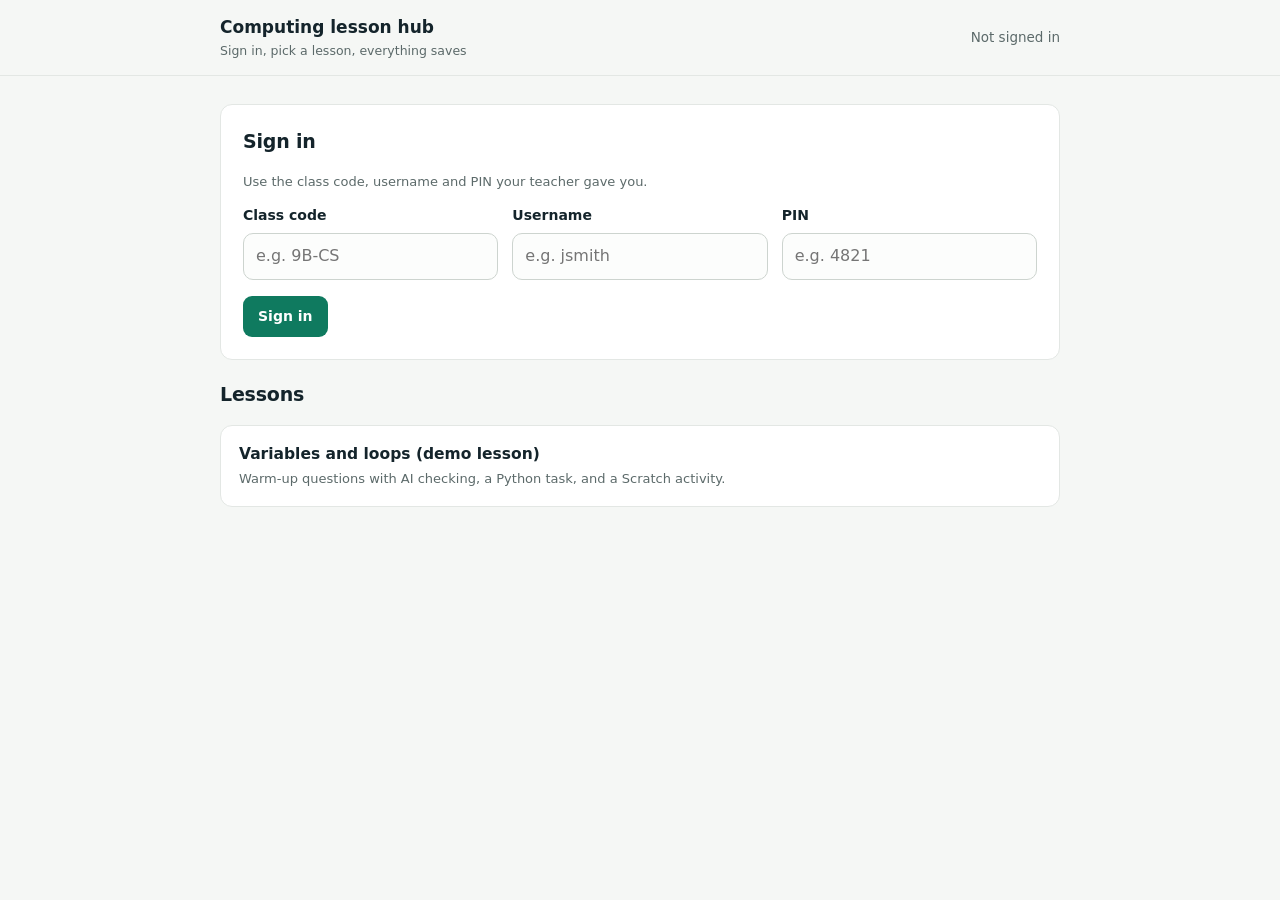
==== site/index.html @ 56063a99 "Add files via upload" ====
<!doctype html>
<html lang="en">
<head>
<meta charset="utf-8">
<meta name="viewport" content="width=device-width, initial-scale=1">
<title>Computing lesson hub</title>
<link rel="stylesheet" href="style.css">
<script src="config.js"></script>
</head>
<body>
<header>
  <div class="bar">
    <div class="brand"><b>Computing lesson hub</b><span>Sign in, pick a lesson, everything saves</span></div>
    <div class="auth" id="auth" aria-live="polite"></div>
  </div>
</header>

<main>
  <section class="station" id="loginCard">
    <h2 style="margin-top:0">Sign in</h2>
    <p class="hint" style="margin-top:0">Use the class code, username and PIN your teacher gave you.</p>
    <div class="grid3">
      <div><label for="classCode">Class code</label><input type="text" id="classCode" autocomplete="off" placeholder="e.g. 9B-CS"></div>
      <div><label for="username">Username</label><input type="text" id="username" autocomplete="off" placeholder="e.g. jsmith"></div>
      <div><label for="pin">PIN</label><input type="password" id="pin" inputmode="numeric" autocomplete="off" placeholder="e.g. 4821"></div>
    </div>
    <div class="row">
      <button class="btn-primary" id="loginBtn">Sign in</button>
      <span class="err" id="loginErr" role="alert"></span>
    </div>
  </section>

  <section>
    <h2>Lessons</h2>
    <div id="lessonList" class="lessons"><p class="hint">Loading lessons…</p></div>
  </section>
</main>

<script>
const API = (window.HUB && window.HUB.WORKER_URL) || "";
const $ = (id) => document.getElementById(id);

function renderAuth() {
  const name = localStorage.getItem("hub_name");
  if (name && localStorage.getItem("hub_token")) {
    $("auth").innerHTML = '<span class="who">Signed in as <b></b></span> <button class="btn-ghost" id="outBtn">Sign out</button>';
    $("auth").querySelector("b").textContent = name;
    $("outBtn").addEventListener("click", () => {
      localStorage.removeItem("hub_token"); localStorage.removeItem("hub_name"); renderAuth();
      $("loginCard").hidden = false;
    });
    $("loginCard").hidden = true;
  } else {
    $("auth").innerHTML = '<span class="who">Not signed in</span>';
    $("loginCard").hidden = false;
  }
}
renderAuth();

$("loginBtn").addEventListener("click", async () => {
  $("loginErr").textContent = "";
  if (!API || API.indexOf("PASTE_") === 0) { $("loginErr").textContent = "The site isn't connected to its server yet (config.js)."; return; }
  try {
    const r = await fetch(API + "/api/login", {
      method: "POST", headers: { "Content-Type": "application/json" },
      body: JSON.stringify({ classCode: $("classCode").value, username: $("username").value, pin: $("pin").value })
    });
    const d = await r.json();
    if (!r.ok) throw new Error(d.error || "Sign-in failed.");
    localStorage.setItem("hub_token", d.token);
    localStorage.setItem("hub_name", d.name);
    renderAuth();
  } catch (e) { $("loginErr").textContent = e.message; }
});
$("pin").addEventListener("keydown", (e) => { if (e.key === "Enter") $("loginBtn").click(); });

fetch("lessons/index.json").then(r => r.json()).then(list => {
  const box = $("lessonList"); box.innerHTML = "";
  list.forEach(l => {
    const a = document.createElement("a");
    a.className = "lessonCard"; a.href = "lesson.html?id=" + encodeURIComponent(l.id);
    a.innerHTML = "<b></b><span></span>";
    a.querySelector("b").textContent = l.title;
    a.querySelector("span").textContent = l.description || "";
    box.appendChild(a);
  });
  if (!list.length) box.innerHTML = '<p class="hint">No lessons yet — add one to the lessons folder.</p>';
}).catch(() => { $("lessonList").innerHTML = '<p class="hint">Could not load lessons/index.json.</p>'; });
</script>
</body>
</html>
---- site/style.css ----
:root{
  --ink:#14242b; --muted:#5c6a6a; --bg:#f5f7f5; --card:#fff;
  --line:#e3e7e4; --line-strong:#cdd4cf;
  --go:#0f7a5f; --go-dark:#0b5c47; --go-bg:#e6f3ee;
  --warn:#b9750f; --warn-bg:#fbf0dc; --warn-line:#ecd3a3;
  --ok:#1d7a3a; --ok-bg:#e7f3ea; --danger:#b3261e;
  --mono:ui-monospace,"SF Mono",Menlo,Consolas,"Roboto Mono",monospace;
}
*{box-sizing:border-box}
body{margin:0;font-family:system-ui,-apple-system,"Segoe UI",Roboto,Helvetica,Arial,sans-serif;color:var(--ink);background:var(--bg);line-height:1.55}
a{color:var(--go-dark)}
header{position:sticky;top:0;z-index:20;background:rgba(245,247,245,.93);backdrop-filter:blur(6px);border-bottom:1px solid var(--line)}
.bar{max-width:880px;margin:0 auto;padding:14px 20px;display:flex;align-items:center;gap:16px;flex-wrap:wrap}
.brand{display:flex;flex-direction:column;gap:1px;margin-right:auto}
.brand b{font-size:17px}
.brand span{font-size:12.5px;color:var(--muted)}
.auth{display:flex;align-items:center;gap:12px;min-height:38px}
.who{font-size:13.5px;color:var(--muted)}
.who b{color:var(--ink)}
main{max-width:880px;margin:0 auto;padding:28px 20px 80px}
h2{font-size:19px;letter-spacing:-.01em}
button{font:inherit;cursor:pointer;border-radius:9px;border:1px solid transparent;padding:9px 14px;font-size:14px;font-weight:600;transition:.12s}
button:focus-visible{outline:3px solid var(--go);outline-offset:2px}
.btn-primary{background:var(--go);color:#fff}
.btn-primary:hover{background:var(--go-dark)}
.btn-ghost{background:transparent;color:var(--ink);border-color:var(--line-strong)}
.btn-ghost:hover{border-color:var(--ink)}
.station{background:var(--card);border:1px solid var(--line);border-radius:12px;padding:22px;margin-bottom:20px}
label{display:block;font-weight:600;font-size:14px;margin:0 0 6px}
input[type=text],input[type=password],textarea{width:100%;font:inherit;color:var(--ink);background:#fcfdfc;border:1px solid var(--line-strong);border-radius:10px;padding:10px 12px}
textarea{resize:vertical}
input:focus,textarea:focus{outline:none;border-color:var(--go);box-shadow:0 0 0 3px var(--go-bg)}
.grid3{display:grid;grid-template-columns:repeat(auto-fit,minmax(160px,1fr));gap:14px}
.row{display:flex;align-items:center;gap:12px;margin-top:16px;flex-wrap:wrap}
.err{color:var(--danger);font-size:13px;font-weight:600}
.hint{font-size:13px;color:var(--muted)}
.lessons{display:grid;gap:12px}
.lessonCard{display:flex;flex-direction:column;gap:3px;background:var(--card);border:1px solid var(--line);border-radius:12px;padding:16px 18px;text-decoration:none;color:var(--ink)}
.lessonCard:hover{border-color:var(--go)}
.lessonCard b{font-size:15.5px}
.lessonCard span{font-size:13px;color:var(--muted)}
.chip{font-size:12.5px;font-weight:600;padding:4px 10px;border-radius:999px;border:1px solid var(--line-strong);color:var(--muted);background:#fff;display:inline-flex;align-items:center;gap:7px}
.chip::before{content:"";width:7px;height:7px;border-radius:50%;background:var(--line-strong)}
.chip[data-state=saving]{color:var(--warn);border-color:var(--warn-line);background:var(--warn-bg)}
.chip[data-state=saving]::before{background:var(--warn)}
.chip[data-state=saved]{color:var(--ok);border-color:#bfe0c8;background:var(--ok-bg)}
.chip[data-state=saved]::before{background:var(--ok)}
.chip[data-state=error]{color:var(--danger);border-color:#e7b7b3;background:#fbeae9}
.chip[data-state=error]::before{background:var(--danger)}
.banner{background:var(--warn-bg);border:1px solid var(--warn-line);color:#6b4708;border-radius:12px;padding:12px 16px;font-size:14px;margin-bottom:20px}
.code{width:100%;min-height:160px;font-family:var(--mono);font-size:13.5px;line-height:1.5;background:#0f1f24;color:#e8efec;border:1px solid #0a171b;border-radius:10px;padding:14px;tab-size:4}
.output{margin-top:12px;font-family:var(--mono);font-size:13px;white-space:pre-wrap;word-break:break-word;background:#fbfdfc;border:1px solid var(--line);border-radius:10px;padding:12px 14px;min-height:44px}
.output:empty::before{content:"Output appears here after you press Run.";color:var(--muted)}
.feedback{margin-top:12px;border-radius:10px;padding:12px 14px;font-size:14px;border:1px solid var(--line)}
.feedback[data-verdict=correct]{background:var(--ok-bg);border-color:#bfe0c8}
.feedback[data-verdict=partly]{background:var(--warn-bg);border-color:var(--warn-line)}
.feedback[data-verdict=incorrect]{background:#fbeae9;border-color:#e7b7b3}
.feedback b{display:block;margin-bottom:3px}
iframe.embed{display:block;width:100%;border:1px solid var(--line);border-radius:10px;background:#fff}
table{width:100%;border-collapse:collapse;font-size:14px}
th,td{text-align:left;padding:8px 10px;border-bottom:1px solid var(--line);vertical-align:top}
th{font-size:12.5px;text-transform:uppercase;letter-spacing:.06em;color:var(--muted)}
details.answers pre{white-space:pre-wrap;font-family:var(--mono);font-size:12.5px;background:#fbfdfc;border:1px solid var(--line);border-radius:8px;padding:10px;margin:6px 0 0}
@media print{
  header,.no-print,button,.chip,.banner{display:none !important}
  body{background:#fff}
  .station{border:none;padding:6px 0;break-inside:avoid}
  textarea,.code{border:1px solid #bbb;overflow:visible;height:auto}
  iframe.embed{display:none}
  .print-note{display:block !important;font-size:12px;color:#555}
}
.print-note{display:none}
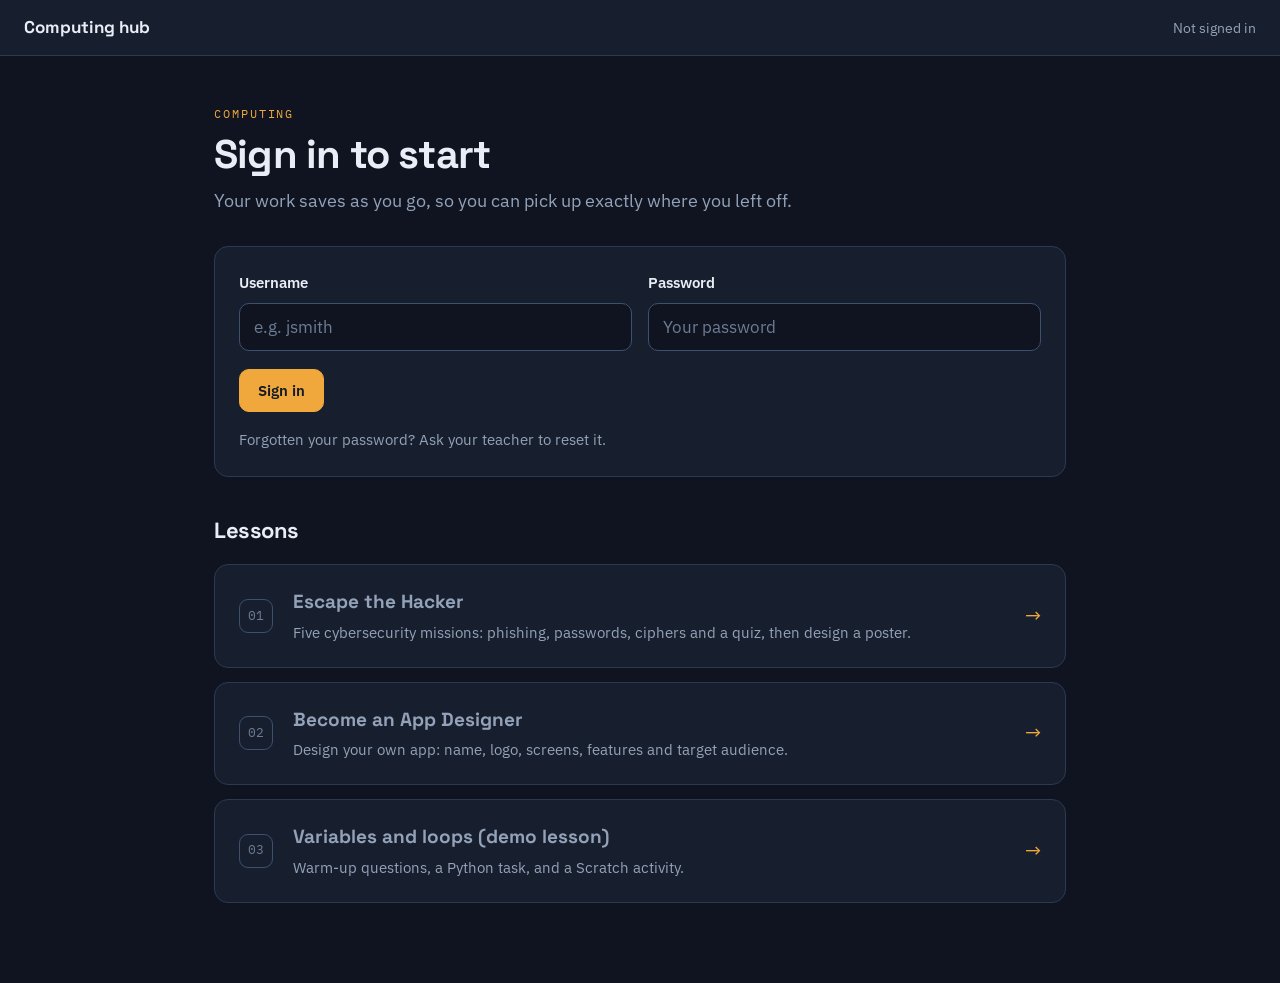
==== commit 942a0cc0: "redesign again" ====
--- a/site/index.html
+++ b/site/index.html
@@ -8,84 +8,97 @@
 <script src="config.js"></script>
 </head>
 <body>
-<header>
-  <div class="bar">
-    <div class="brand"><b>Computing lesson hub</b><span>Sign in, pick a lesson, everything saves</span></div>
-    <div class="auth" id="auth" aria-live="polite"></div>
+
+<div class="homebar">
+  <div class="title">Computing hub</div>
+  <div class="auth" id="auth" aria-live="polite"></div>
+</div>
+
+<div class="page">
+
+  <div class="masthead">
+    <p class="eyebrow">Computing</p>
+    <h1 id="headline">Sign in to start</h1>
+    <p id="subline">Your work saves as you go, so you can pick up exactly where you left off.</p>
   </div>
-</header>
 
-<main>
   <section class="station" id="loginCard">
-    <h2 style="margin-top:0">Sign in</h2>
-    <p class="hint" style="margin-top:0">Use the class code, username and PIN your teacher gave you.</p>
     <div class="grid3">
-      <div><label for="classCode">Class code</label><input type="text" id="classCode" autocomplete="off" placeholder="e.g. 9B-CS"></div>
-      <div><label for="username">Username</label><input type="text" id="username" autocomplete="off" placeholder="e.g. jsmith"></div>
-      <div><label for="pin">PIN</label><input type="password" id="pin" inputmode="numeric" autocomplete="off" placeholder="e.g. 4821"></div>
+      <div>
+        <label for="username">Username</label>
+        <input type="text" id="username" autocomplete="username" placeholder="e.g. jsmith">
+      </div>
+      <div>
+        <label for="pin">Password</label>
+        <input type="password" id="pin" autocomplete="current-password" placeholder="Your password">
+      </div>
     </div>
-    <div class="row">
+    <div class="row" style="margin-top:18px">
       <button class="btn-primary" id="loginBtn">Sign in</button>
       <span class="err" id="loginErr" role="alert"></span>
     </div>
+    <p class="hint" style="margin:16px 0 0">Forgotten your password? Ask your teacher to reset it.</p>
   </section>
 
-  <section>
-    <h2>Lessons</h2>
-    <div id="lessonList" class="lessons"><p class="hint">Loading lessons…</p></div>
-  </section>
-</main>
+  <h2 style="margin:36px 0 16px; font-size:22px">Lessons</h2>
+  <div id="lessonList" class="lessons"><p class="hint">Loading lessons…</p></div>
+
+</div>
 
 <script>
 const API = (window.HUB && window.HUB.WORKER_URL) || "";
 const $ = (id) => document.getElementById(id);
 
-function renderAuth() {
+function renderAuth(){
   const name = localStorage.getItem("hub_name");
-  if (name && localStorage.getItem("hub_token")) {
+  if (name && localStorage.getItem("hub_token")){
     $("auth").innerHTML = '<span class="who">Signed in as <b></b></span> <button class="btn-ghost" id="outBtn">Sign out</button>';
     $("auth").querySelector("b").textContent = name;
     $("outBtn").addEventListener("click", () => {
       localStorage.removeItem("hub_token"); localStorage.removeItem("hub_name"); renderAuth();
-      $("loginCard").hidden = false;
     });
     $("loginCard").hidden = true;
+    $("headline").textContent = "Welcome back, " + name.split(" ")[0] + ".";
+    $("subline").textContent = "Pick a lesson below. Everything you type saves by itself.";
   } else {
     $("auth").innerHTML = '<span class="who">Not signed in</span>';
     $("loginCard").hidden = false;
+    $("headline").textContent = "Sign in to start";
+    $("subline").textContent = "Your work saves as you go, so you can pick up exactly where you left off.";
   }
 }
 renderAuth();
 
 $("loginBtn").addEventListener("click", async () => {
   $("loginErr").textContent = "";
-  if (!API || API.indexOf("PASTE_") === 0) { $("loginErr").textContent = "The site isn't connected to its server yet (config.js)."; return; }
-  try {
+  if (!API || API.indexOf("PASTE_") === 0){ $("loginErr").textContent = "This site isn't connected to its server yet."; return; }
+  try{
     const r = await fetch(API + "/api/login", {
-      method: "POST", headers: { "Content-Type": "application/json" },
-      body: JSON.stringify({ classCode: $("classCode").value, username: $("username").value, pin: $("pin").value })
+      method:"POST", headers:{ "Content-Type":"application/json" },
+      body: JSON.stringify({ username: $("username").value, password: $("pin").value, pin: $("pin").value })
     });
     const d = await r.json();
     if (!r.ok) throw new Error(d.error || "Sign-in failed.");
     localStorage.setItem("hub_token", d.token);
     localStorage.setItem("hub_name", d.name);
     renderAuth();
-  } catch (e) { $("loginErr").textContent = e.message; }
+  }catch(e){ $("loginErr").textContent = e.message; }
 });
 $("pin").addEventListener("keydown", (e) => { if (e.key === "Enter") $("loginBtn").click(); });
 
 fetch("lessons/index.json").then(r => r.json()).then(list => {
   const box = $("lessonList"); box.innerHTML = "";
-  list.forEach(l => {
+  list.forEach((l, i) => {
     const a = document.createElement("a");
     a.className = "lessonCard"; a.href = "lesson.html?id=" + encodeURIComponent(l.id);
-    a.innerHTML = "<b></b><span></span>";
+    a.innerHTML = '<span class="num">' + String(i+1).padStart(2,"0") + '</span>' +
+                  '<span class="body"><b></b><span></span></span><span class="go">&rarr;</span>';
     a.querySelector("b").textContent = l.title;
-    a.querySelector("span").textContent = l.description || "";
+    a.querySelector(".body span").textContent = l.description || "";
     box.appendChild(a);
   });
-  if (!list.length) box.innerHTML = '<p class="hint">No lessons yet — add one to the lessons folder.</p>';
-}).catch(() => { $("lessonList").innerHTML = '<p class="hint">Could not load lessons/index.json.</p>'; });
+  if (!list.length) box.innerHTML = '<p class="hint">No lessons yet.</p>';
+}).catch(() => { $("lessonList").innerHTML = '<p class="hint">Could not load the lesson list.</p>'; });
 </script>
 </body>
 </html>
--- a/site/style.css
+++ b/site/style.css
@@ -1,72 +1,317 @@
+/* =====================================================================
+   Lesson Hub — "mission console"
+   Deep navy shell, amber for actions, mint reserved for success/progress.
+   Space Grotesk (display) · IBM Plex Sans (body) · IBM Plex Mono (code)
+   ===================================================================== */
+
+@import url('https://fonts.googleapis.com/css2?family=Space+Grotesk:wght@500;700&family=IBM+Plex+Sans:wght@400;500;600&family=IBM+Plex+Mono:wght@400;500&display=swap');
+
 :root{
-  --ink:#14242b; --muted:#5c6a6a; --bg:#f5f7f5; --card:#fff;
-  --line:#e3e7e4; --line-strong:#cdd4cf;
-  --go:#0f7a5f; --go-dark:#0b5c47; --go-bg:#e6f3ee;
-  --warn:#b9750f; --warn-bg:#fbf0dc; --warn-line:#ecd3a3;
-  --ok:#1d7a3a; --ok-bg:#e7f3ea; --danger:#b3261e;
-  --mono:ui-monospace,"SF Mono",Menlo,Consolas,"Roboto Mono",monospace;
+  --bg:#0F1420;
+  --panel:#171F2E;
+  --panel-2:#1F2A3C;
+  --line:#2C3950;
+  --line-2:#3E5070;
+
+  --text:#E8EDF6;
+  --muted:#93A2B8;
+  --dim:#6D7C93;
+
+  --amber:#F0A83C;      /* actions only */
+  --amber-dark:#D8912A;
+  --amber-ink:#131A26;  /* text on amber */
+  --mint:#41C7A4;       /* success + progress only */
+  --mint-dim:#1E4F45;
+  --red:#E8615A;
+  --red-dim:#4A2320;
+
+  --display:'Space Grotesk','Segoe UI',system-ui,sans-serif;
+  --body:'IBM Plex Sans','Segoe UI',system-ui,-apple-system,sans-serif;
+  --mono:'IBM Plex Mono',ui-monospace,Consolas,monospace;
+
+  --r:14px;
 }
 *{box-sizing:border-box}
-body{margin:0;font-family:system-ui,-apple-system,"Segoe UI",Roboto,Helvetica,Arial,sans-serif;color:var(--ink);background:var(--bg);line-height:1.55}
-a{color:var(--go-dark)}
-header{position:sticky;top:0;z-index:20;background:rgba(245,247,245,.93);backdrop-filter:blur(6px);border-bottom:1px solid var(--line)}
-.bar{max-width:880px;margin:0 auto;padding:14px 20px;display:flex;align-items:center;gap:16px;flex-wrap:wrap}
-.brand{display:flex;flex-direction:column;gap:1px;margin-right:auto}
-.brand b{font-size:17px}
-.brand span{font-size:12.5px;color:var(--muted)}
-.auth{display:flex;align-items:center;gap:12px;min-height:38px}
-.who{font-size:13.5px;color:var(--muted)}
-.who b{color:var(--ink)}
-main{max-width:880px;margin:0 auto;padding:28px 20px 80px}
-h2{font-size:19px;letter-spacing:-.01em}
-button{font:inherit;cursor:pointer;border-radius:9px;border:1px solid transparent;padding:9px 14px;font-size:14px;font-weight:600;transition:.12s}
-button:focus-visible{outline:3px solid var(--go);outline-offset:2px}
-.btn-primary{background:var(--go);color:#fff}
-.btn-primary:hover{background:var(--go-dark)}
-.btn-ghost{background:transparent;color:var(--ink);border-color:var(--line-strong)}
-.btn-ghost:hover{border-color:var(--ink)}
-.station{background:var(--card);border:1px solid var(--line);border-radius:12px;padding:22px;margin-bottom:20px}
-label{display:block;font-weight:600;font-size:14px;margin:0 0 6px}
-input[type=text],input[type=password],textarea{width:100%;font:inherit;color:var(--ink);background:#fcfdfc;border:1px solid var(--line-strong);border-radius:10px;padding:10px 12px}
+html,body{margin:0;padding:0}
+body{
+  background:var(--bg); color:var(--text);
+  font-family:var(--body); font-size:17px; line-height:1.6;
+  -webkit-font-smoothing:antialiased;
+}
+a{color:var(--mint)}
+h1,h2,h3{font-family:var(--display); letter-spacing:-.02em; margin:0}
+
+/* ---------- buttons ---------- */
+button{
+  font-family:var(--body); font-size:15px; font-weight:600; cursor:pointer;
+  border-radius:10px; border:1px solid transparent; padding:11px 18px;
+  transition:background .14s, border-color .14s, transform .06s;
+}
+button:active{transform:translateY(1px)}
+button:focus-visible{outline:2px solid var(--amber); outline-offset:2px}
+.btn-primary{background:var(--amber); color:#131A26; border-color:var(--amber)}
+.btn-primary:hover{background:var(--amber-dark); border-color:var(--amber-dark)}
+.btn-ghost{background:transparent; color:var(--text); border-color:var(--line-2)}
+.btn-ghost:hover{border-color:var(--muted)}
+button:disabled{cursor:not-allowed}
+
+/* ---------- generic surfaces (used by home + admin too) ---------- */
+.station{background:var(--panel); border:1px solid var(--line); border-radius:var(--r); padding:24px}
+label{display:block; font-weight:600; font-size:15px; margin:0 0 8px; color:var(--text)}
+input[type=text],input[type=password],textarea{
+  width:100%; font-family:var(--body); font-size:17px; color:var(--text);
+  background:var(--bg); border:1.5px solid var(--line-2); border-radius:10px; padding:12px 14px;
+}
 textarea{resize:vertical}
-input:focus,textarea:focus{outline:none;border-color:var(--go);box-shadow:0 0 0 3px var(--go-bg)}
-.grid3{display:grid;grid-template-columns:repeat(auto-fit,minmax(160px,1fr));gap:14px}
-.row{display:flex;align-items:center;gap:12px;margin-top:16px;flex-wrap:wrap}
-.err{color:var(--danger);font-size:13px;font-weight:600}
-.hint{font-size:13px;color:var(--muted)}
-.lessons{display:grid;gap:12px}
-.lessonCard{display:flex;flex-direction:column;gap:3px;background:var(--card);border:1px solid var(--line);border-radius:12px;padding:16px 18px;text-decoration:none;color:var(--ink)}
-.lessonCard:hover{border-color:var(--go)}
-.lessonCard b{font-size:15.5px}
-.lessonCard span{font-size:13px;color:var(--muted)}
-.chip{font-size:12.5px;font-weight:600;padding:4px 10px;border-radius:999px;border:1px solid var(--line-strong);color:var(--muted);background:#fff;display:inline-flex;align-items:center;gap:7px}
-.chip::before{content:"";width:7px;height:7px;border-radius:50%;background:var(--line-strong)}
-.chip[data-state=saving]{color:var(--warn);border-color:var(--warn-line);background:var(--warn-bg)}
-.chip[data-state=saving]::before{background:var(--warn)}
-.chip[data-state=saved]{color:var(--ok);border-color:#bfe0c8;background:var(--ok-bg)}
-.chip[data-state=saved]::before{background:var(--ok)}
-.chip[data-state=error]{color:var(--danger);border-color:#e7b7b3;background:#fbeae9}
-.chip[data-state=error]::before{background:var(--danger)}
-.banner{background:var(--warn-bg);border:1px solid var(--warn-line);color:#6b4708;border-radius:12px;padding:12px 16px;font-size:14px;margin-bottom:20px}
-.code{width:100%;min-height:160px;font-family:var(--mono);font-size:13.5px;line-height:1.5;background:#0f1f24;color:#e8efec;border:1px solid #0a171b;border-radius:10px;padding:14px;tab-size:4}
-.output{margin-top:12px;font-family:var(--mono);font-size:13px;white-space:pre-wrap;word-break:break-word;background:#fbfdfc;border:1px solid var(--line);border-radius:10px;padding:12px 14px;min-height:44px}
-.output:empty::before{content:"Output appears here after you press Run.";color:var(--muted)}
-.feedback{margin-top:12px;border-radius:10px;padding:12px 14px;font-size:14px;border:1px solid var(--line)}
-.feedback[data-verdict=correct]{background:var(--ok-bg);border-color:#bfe0c8}
-.feedback[data-verdict=partly]{background:var(--warn-bg);border-color:var(--warn-line)}
-.feedback[data-verdict=incorrect]{background:#fbeae9;border-color:#e7b7b3}
-.feedback b{display:block;margin-bottom:3px}
-iframe.embed{display:block;width:100%;border:1px solid var(--line);border-radius:10px;background:#fff}
-table{width:100%;border-collapse:collapse;font-size:14px}
-th,td{text-align:left;padding:8px 10px;border-bottom:1px solid var(--line);vertical-align:top}
-th{font-size:12.5px;text-transform:uppercase;letter-spacing:.06em;color:var(--muted)}
-details.answers pre{white-space:pre-wrap;font-family:var(--mono);font-size:12.5px;background:#fbfdfc;border:1px solid var(--line);border-radius:8px;padding:10px;margin:6px 0 0}
+input::placeholder,textarea::placeholder{color:var(--dim)}
+input:focus,textarea:focus{outline:none; border-color:var(--amber); box-shadow:0 0 0 3px rgba(240,168,60,.16)}
+.err{color:var(--red); font-size:14px; font-weight:600}
+.hint{color:var(--muted); font-size:15px}
+.row{display:flex; align-items:center; gap:14px; flex-wrap:wrap}
+
+/* save-state chip */
+.chip{
+  font-family:var(--mono); font-size:12px; font-weight:500; letter-spacing:.04em; text-transform:uppercase;
+  padding:5px 11px; border-radius:999px; border:1px solid var(--line-2); color:var(--muted);
+  display:inline-flex; align-items:center; gap:7px; white-space:nowrap;
+}
+.chip::before{content:""; width:6px; height:6px; border-radius:50%; background:var(--dim)}
+.chip[data-state=saving]{color:var(--amber); border-color:#5A4520}
+.chip[data-state=saving]::before{background:var(--amber)}
+.chip[data-state=saved]{color:var(--mint); border-color:var(--mint-dim)}
+.chip[data-state=saved]::before{background:var(--mint)}
+.chip[data-state=error]{color:var(--red); border-color:var(--red-dim)}
+.chip[data-state=error]::before{background:var(--red)}
+
+/* =====================================================================
+   LESSON SHELL — fixed height, never scrolls; only the stage does.
+   ===================================================================== */
+body.lesson{
+  height:100dvh; display:grid;
+  grid-template-rows:auto auto auto 1fr auto;
+  overflow:hidden;
+}
+
+/* topbar */
+.topbar{
+  display:flex; align-items:center; gap:16px;
+  padding:12px 28px; border-bottom:1px solid var(--line); background:var(--panel);
+}
+.topbar .home{
+  font-family:var(--mono); font-size:12px; letter-spacing:.08em; text-transform:uppercase;
+  color:var(--muted); text-decoration:none; white-space:nowrap;
+}
+.topbar .home:hover{color:var(--text)}
+.topbar .title{
+  font-family:var(--display); font-weight:700; font-size:17px; letter-spacing:-.01em;
+  margin-right:auto; white-space:nowrap; overflow:hidden; text-overflow:ellipsis;
+}
+.topbar .sep{color:var(--line-2)}
+
+/* signature: segmented mission tracker */
+.tracker{display:flex; gap:4px; padding:12px 28px 0; background:var(--panel)}
+.seg{
+  flex:1; height:5px; border-radius:2px; background:var(--line);
+  transition:background .3s ease;
+}
+.seg.done{background:var(--mint)}
+.seg.now{background:var(--amber)}
+.trackmeta{
+  display:flex; justify-content:space-between; align-items:baseline;
+  padding:8px 28px 12px; background:var(--panel); border-bottom:1px solid var(--line);
+  font-family:var(--mono); font-size:12px; letter-spacing:.06em; text-transform:uppercase; color:var(--dim);
+}
+.trackmeta .now-label{color:var(--amber)}
+
+/* the brief: instructions, big, always at the top, never scrolls away */
+.brief{
+  padding:22px 28px 20px 24px; background:var(--panel-2);
+  border-bottom:1px solid var(--line); border-left:4px solid var(--amber);
+}
+.brief .eyebrow{
+  font-family:var(--mono); font-size:11px; font-weight:500; letter-spacing:.16em; text-transform:uppercase;
+  color:var(--amber); margin:0 0 8px;
+}
+.brief h2{font-family:var(--display); font-size:23px; font-weight:700; line-height:1.25; margin:0 0 6px}
+.brief p{margin:0; font-size:18px; line-height:1.5; color:#CBD5E4; max-width:78ch}
+
+/* the stage: the activity itself. Only this scrolls, and only if it must. */
+.stage{overflow-y:auto; padding:26px 28px; scrollbar-width:thin; scrollbar-color:var(--line-2) transparent}
+.stage::-webkit-scrollbar{width:10px}
+.stage::-webkit-scrollbar-thumb{background:var(--line-2); border-radius:5px; border:3px solid var(--bg)}
+.stage > section{max-width:840px; margin:0 auto}
+.stage > section[hidden]{display:none}
+
+/* docked footer */
+.dock{
+  display:flex; align-items:center; gap:20px;
+  padding:14px 28px; background:var(--panel); border-top:1px solid var(--line);
+}
+.dock .mid{flex:1; text-align:center; min-width:0}
+.lockmsg{
+  margin:0; font-size:15px; font-weight:600; color:var(--amber);
+  display:inline-flex; align-items:center; gap:9px;
+}
+.lockmsg::before{content:"🔒"; font-size:14px}
+.lockmsg[hidden]{display:none}
+.btn-continue{font-size:17px; padding:14px 30px; border-radius:11px}
+.btn-continue:disabled{background:var(--line); border-color:var(--line); color:var(--dim)}
+#backBtn:disabled{opacity:.35}
+
+/* bypass: present, unremarkable */
+#bypassDot{
+  font-family:var(--mono); color:var(--line-2); font-size:20px; line-height:1;
+  padding:6px 10px; cursor:default; user-select:none; border-radius:6px;
+}
+#bypassDot:hover{color:var(--dim)}
+#bypassDot:focus-visible{outline:1px solid var(--line-2)}
+body.bypassed #bypassDot{color:var(--mint)}
+body.bypassed .btn-continue:disabled{background:var(--amber); color:#131A26; border-color:var(--amber)}
+
+/* ---------- activity content ---------- */
+.prose{font-size:18px; line-height:1.65; color:#D6DEEA}
+.prose h2{font-size:24px; margin:0 0 14px; color:var(--text)}
+.prose p{margin:0 0 14px}
+.prose ul{margin:0 0 14px; padding-left:22px}
+.prose li{margin:7px 0}
+.prose b{color:var(--text); font-weight:600}
+
+textarea.answer{min-height:150px; font-size:18px; line-height:1.55}
+.counter{font-family:var(--mono); font-size:13px; color:var(--dim); margin:10px 0 0; letter-spacing:.03em}
+.counter[data-ok=true]{color:var(--mint)}
+
+iframe.embed{
+  display:block; width:100%; aspect-ratio:16/9; height:auto; max-height:56vh;
+  border:1px solid var(--line); border-radius:var(--r); background:#000;
+}
+.confirm{
+  display:flex; align-items:center; gap:14px; margin:18px 0 0; padding:16px 18px;
+  border:1.5px solid var(--line-2); border-radius:12px; background:var(--panel);
+  font-size:17px; font-weight:600; cursor:pointer;
+}
+.confirm:hover{border-color:var(--mint)}
+.confirm input{width:22px; height:22px; flex:none; accent-color:var(--mint)}
+
+/* quiz — one question at a time */
+.qhead{
+  font-family:var(--mono); font-size:12px; letter-spacing:.1em; text-transform:uppercase;
+  color:var(--dim); margin:0 0 12px;
+}
+.qtext{font-size:19px; line-height:1.55; margin:0 0 18px; color:var(--text)}
+.qtext b{color:var(--amber)}
+.opts{display:grid; gap:10px}
+.opt{
+  display:flex; align-items:flex-start; gap:13px; margin:0; padding:15px 17px;
+  border:1.5px solid var(--line-2); border-radius:12px; background:var(--panel);
+  font-size:17px; font-weight:400; line-height:1.45; cursor:pointer; transition:border-color .12s, background .12s;
+}
+.opt:hover{border-color:var(--muted); background:var(--panel-2)}
+.opt input{width:20px; height:20px; margin-top:1px; flex:none; accent-color:var(--amber)}
+.opt.chosen{border-color:var(--amber)}
+.opt.right{border-color:var(--mint); background:rgba(65,199,164,.08)}
+.opt.wrong{border-color:var(--red); background:rgba(232,97,90,.08)}
+
+.feedback{margin-top:16px; padding:15px 17px; border-radius:12px; font-size:16px; line-height:1.5; border:1px solid var(--line)}
+.feedback[hidden]{display:none}
+.feedback b{display:block; font-family:var(--display); font-size:17px; margin-bottom:4px}
+.feedback[data-verdict=correct]{background:rgba(65,199,164,.08); border-color:var(--mint-dim); color:#BFEADD}
+.feedback[data-verdict=correct] b{color:var(--mint)}
+.feedback[data-verdict=incorrect]{background:rgba(232,97,90,.08); border-color:var(--red-dim); color:#F2C4C1}
+.feedback[data-verdict=incorrect] b{color:var(--red)}
+
+/* password meter */
+.warnline{
+  background:rgba(240,168,60,.09); border:1px solid #5A4520; color:#F3D6A4;
+  border-radius:12px; padding:13px 16px; font-size:15.5px; margin:0 0 18px;
+}
+.meter{height:8px; background:var(--line); border-radius:999px; overflow:hidden; margin:16px 0 10px}
+.meter-bar{height:100%; width:0; border-radius:999px; transition:width .2s ease, background .2s ease}
+.meter-bar[data-level=weak]{background:var(--red)}
+.meter-bar[data-level=ok]{background:var(--amber)}
+.meter-bar[data-level=strong]{background:var(--mint)}
+.pw-verdict{font-weight:600; font-size:16px; min-height:24px; color:var(--muted)}
+.pw-checks{list-style:none; padding:0; margin:14px 0 0; display:grid; gap:7px; font-size:16px}
+.pw-checks .pass{color:var(--mint)}
+.pw-checks .fail{color:var(--dim)}
+
+/* cipher */
+.cipher-text,.cipher-out{
+  font-family:var(--mono); font-size:19px; letter-spacing:.16em; text-align:center;
+  border-radius:12px; padding:18px; word-break:break-word;
+}
+.cipher-text{background:var(--bg); border:1px solid var(--line); color:var(--muted)}
+.cipher-out{background:rgba(65,199,164,.08); border:1px solid var(--mint-dim); color:var(--mint); margin:14px 0 6px; min-height:24px}
+.shiftrow{display:flex; align-items:center; gap:16px; margin-top:16px}
+.shiftrow label{margin:0; font-family:var(--mono); font-size:14px; letter-spacing:.06em; color:var(--muted); white-space:nowrap}
+.shiftrow b{color:var(--amber); font-size:16px}
+input[type=range]{flex:1; accent-color:var(--amber); height:6px}
+
+/* python */
+textarea.code{
+  font-family:var(--mono); font-size:15px; line-height:1.55; min-height:190px;
+  background:#0A0E17; color:#D6E4DF; border-color:var(--line);
+}
+.output{
+  margin-top:14px; font-family:var(--mono); font-size:14.5px; white-space:pre-wrap; word-break:break-word;
+  background:#0A0E17; border:1px solid var(--line); border-radius:10px; padding:14px; min-height:48px; color:#D6E4DF;
+}
+.output:empty::before{content:"Output appears here after you press Run."; color:var(--dim)}
+
+/* =====================================================================
+   HOME + ADMIN
+   ===================================================================== */
+.page{max-width:900px; margin:0 auto; padding:34px 24px 80px}
+.masthead{margin:14px 0 30px}
+.masthead .eyebrow{
+  font-family:var(--mono); font-size:12px; letter-spacing:.16em; text-transform:uppercase; color:var(--amber); margin:0 0 10px;
+}
+.masthead h1{font-size:40px; line-height:1.1; margin:0 0 10px}
+.masthead p{margin:0; font-size:18px; color:var(--muted); max-width:60ch}
+.homebar{display:flex; align-items:center; gap:14px; padding:14px 24px; border-bottom:1px solid var(--line); background:var(--panel)}
+.homebar .title{font-family:var(--display); font-weight:700; margin-right:auto}
+.who{font-size:14px; color:var(--muted)}
+.who b{color:var(--text)}
+
+.lessons{display:grid; gap:14px; margin-top:8px}
+.lessonCard{
+  display:flex; align-items:center; gap:20px; text-decoration:none; color:var(--text);
+  background:var(--panel); border:1px solid var(--line); border-radius:var(--r); padding:22px 24px;
+  transition:border-color .14s, transform .14s;
+}
+.lessonCard:hover{border-color:var(--amber); transform:translateX(3px)}
+.lessonCard .num{
+  font-family:var(--mono); font-size:13px; color:var(--dim); flex:none;
+  width:34px; height:34px; display:grid; place-items:center;
+  border:1px solid var(--line-2); border-radius:9px;
+}
+.lessonCard .body{flex:1; min-width:0}
+.lessonCard b{font-family:var(--display); font-size:19px; display:block; margin-bottom:3px}
+.lessonCard span{font-size:15px; color:var(--muted)}
+.lessonCard .go{color:var(--amber); font-size:20px; flex:none}
+
+.grid3{display:grid; grid-template-columns:repeat(auto-fit,minmax(180px,1fr)); gap:16px}
+.banner{background:rgba(240,168,60,.09); border:1px solid #5A4520; color:#F3D6A4; border-radius:12px; padding:14px 18px; font-size:16px; margin-bottom:22px}
+.banner a{color:#F3D6A4; font-weight:600}
+
+table{width:100%; border-collapse:collapse; font-size:15px}
+th,td{text-align:left; padding:10px 12px; border-bottom:1px solid var(--line); vertical-align:top}
+th{font-family:var(--mono); font-size:11.5px; text-transform:uppercase; letter-spacing:.08em; color:var(--dim)}
+details.answers pre{white-space:pre-wrap; font-family:var(--mono); font-size:13px; background:var(--bg); border:1px solid var(--line); border-radius:8px; padding:10px; margin:6px 0 0}
+
+/* ---------- quality floor ---------- */
+@media (max-width:720px){
+  .topbar,.tracker,.trackmeta,.brief,.stage,.dock{padding-left:16px; padding-right:16px}
+  .brief h2{font-size:20px} .brief p{font-size:17px}
+  .btn-continue{padding:13px 20px}
+  .masthead h1{font-size:30px}
+}
+@media (prefers-reduced-motion:reduce){*{transition:none !important; animation:none !important}}
+
 @media print{
-  header,.no-print,button,.chip,.banner{display:none !important}
-  body{background:#fff}
-  .station{border:none;padding:6px 0;break-inside:avoid}
-  textarea,.code{border:1px solid #bbb;overflow:visible;height:auto}
-  iframe.embed{display:none}
-  .print-note{display:block !important;font-size:12px;color:#555}
-}
-.print-note{display:none}
+  body.lesson{height:auto; display:block; overflow:visible}
+  .topbar,.tracker,.trackmeta,.dock,.no-print,iframe{display:none !important}
+  .stage{overflow:visible; padding:0}
+  .stage > section[hidden]{display:block !important; page-break-inside:avoid; margin-bottom:20px}
+  body{background:#fff; color:#000}
+  .station,.opt,.feedback{background:#fff; border-color:#bbb}
+}
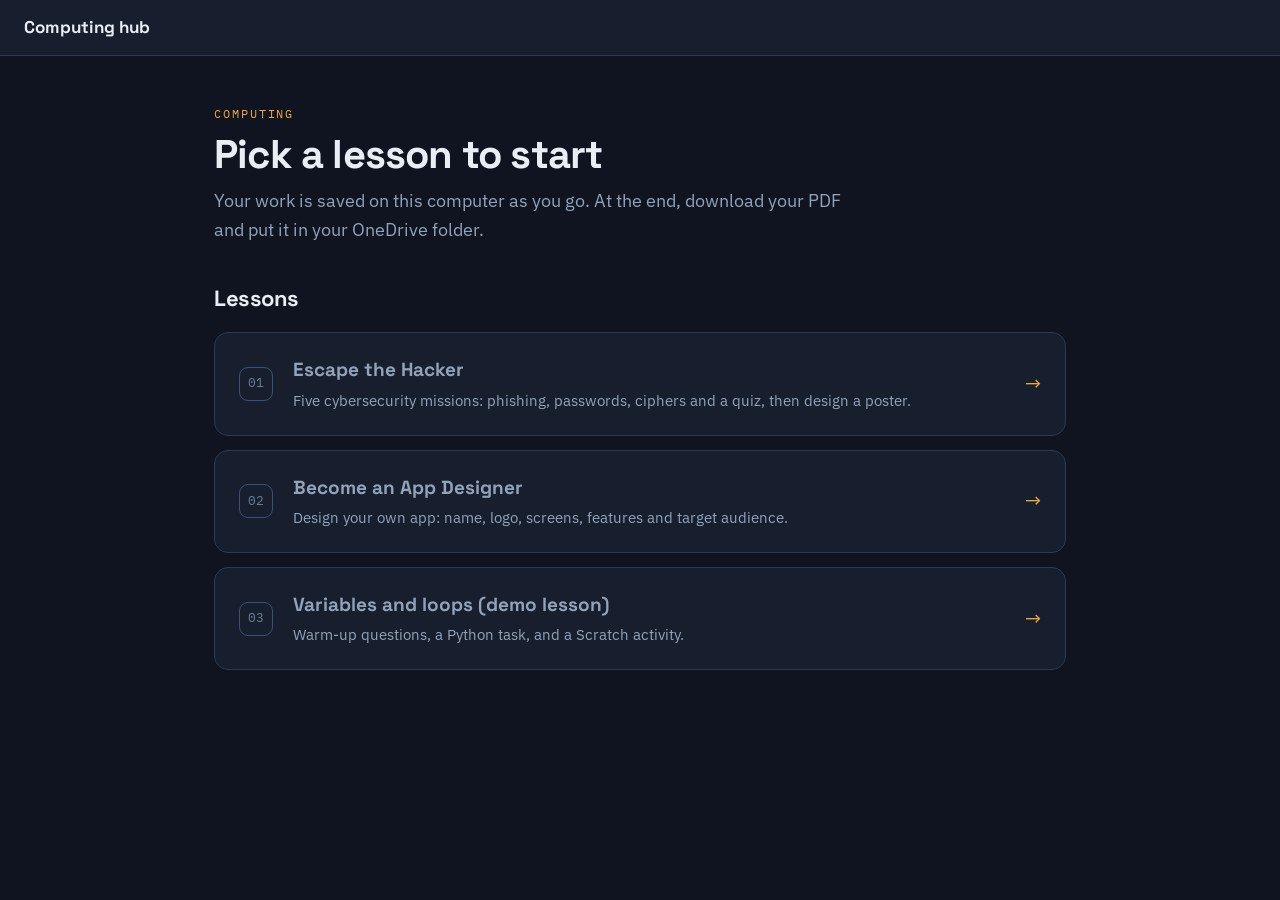
==== commit e1bdff96: "shift away from sign in, store in localStorage as an emergency" ====
--- a/site/index.html
+++ b/site/index.html
@@ -5,40 +5,24 @@
 <meta name="viewport" content="width=device-width, initial-scale=1">
 <title>Computing lesson hub</title>
 <link rel="stylesheet" href="style.css">
-<script src="config.js"></script>
 </head>
 <body>
 
 <div class="homebar">
   <div class="title">Computing hub</div>
-  <div class="auth" id="auth" aria-live="polite"></div>
 </div>
 
 <div class="page">
 
   <div class="masthead">
     <p class="eyebrow">Computing</p>
-    <h1 id="headline">Sign in to start</h1>
-    <p id="subline">Your work saves as you go, so you can pick up exactly where you left off.</p>
+    <h1>Pick a lesson to start</h1>
+    <p id="subline">Your work is saved on this computer as you go. At the end, download your PDF and put it in your OneDrive folder.</p>
   </div>
 
-  <section class="station" id="loginCard">
-    <div class="grid3">
-      <div>
-        <label for="username">Username</label>
-        <input type="text" id="username" autocomplete="username" placeholder="e.g. jsmith">
-      </div>
-      <div>
-        <label for="pin">Password</label>
-        <input type="password" id="pin" autocomplete="current-password" placeholder="Your password">
-      </div>
-    </div>
-    <div class="row" style="margin-top:18px">
-      <button class="btn-primary" id="loginBtn">Sign in</button>
-      <span class="err" id="loginErr" role="alert"></span>
-    </div>
-    <p class="hint" style="margin:16px 0 0">Forgotten your password? Ask your teacher to reset it.</p>
-  </section>
+  <div class="banner" id="storageWarn" hidden>
+    ⚠︎ This browser won't let the site save your work. Tell your teacher before you start.
+  </div>
 
   <h2 style="margin:36px 0 16px; font-size:22px">Lessons</h2>
   <div id="lessonList" class="lessons"><p class="hint">Loading lessons…</p></div>
@@ -46,55 +30,62 @@
 </div>
 
 <script>
-const API = (window.HUB && window.HUB.WORKER_URL) || "";
 const $ = (id) => document.getElementById(id);
 
-function renderAuth(){
-  const name = localStorage.getItem("hub_name");
-  if (name && localStorage.getItem("hub_token")){
-    $("auth").innerHTML = '<span class="who">Signed in as <b></b></span> <button class="btn-ghost" id="outBtn">Sign out</button>';
-    $("auth").querySelector("b").textContent = name;
-    $("outBtn").addEventListener("click", () => {
-      localStorage.removeItem("hub_token"); localStorage.removeItem("hub_name"); renderAuth();
-    });
-    $("loginCard").hidden = true;
-    $("headline").textContent = "Welcome back, " + name.split(" ")[0] + ".";
-    $("subline").textContent = "Pick a lesson below. Everything you type saves by itself.";
-  } else {
-    $("auth").innerHTML = '<span class="who">Not signed in</span>';
-    $("loginCard").hidden = false;
-    $("headline").textContent = "Sign in to start";
-    $("subline").textContent = "Your work saves as you go, so you can pick up exactly where you left off.";
+/* Check storage actually works before a student relies on it. */
+try{
+  localStorage.setItem("hub_test","1"); localStorage.removeItem("hub_test");
+}catch(e){ $("storageWarn").hidden = false; }
+
+
+/* ---------- housekeeping ----------
+   Clear saved work for lessons that are no longer in index.json (i.e. the
+   unit has moved on) or that are older than MAX_AGE_DAYS. Each lesson is
+   only ~0.5 KB, so this reclaims little space — but it keeps limited school
+   profiles tidy and stops old units lingering for years.
+   NOTE: removing a lesson from index.json deletes any unfinished work for it
+   on every student's machine, so take it out of the list only once the class
+   has handed their PDFs in.                                                */
+const MAX_AGE_DAYS = 60;
+
+function pruneStorage(validIds){
+  const keep = new Set(validIds.map(id => "hub_work_" + id));
+  const cutoff = Date.now() - MAX_AGE_DAYS * 86400000;
+  const doomed = [];
+  for (let i = 0; i < localStorage.length; i++){
+    const k = localStorage.key(i);
+    if (!k || k.indexOf("hub_work_") !== 0) continue;
+    if (!keep.has(k)){ doomed.push(k); continue; }          // lesson retired
+    try{
+      const d = JSON.parse(localStorage.getItem(k));
+      if (d.__saved && new Date(d.__saved).getTime() < cutoff) doomed.push(k);  // stale
+    }catch(e){ doomed.push(k); }                             // unreadable
   }
+  doomed.forEach(k => localStorage.removeItem(k));
+  return doomed.length;
 }
-renderAuth();
-
-$("loginBtn").addEventListener("click", async () => {
-  $("loginErr").textContent = "";
-  if (!API || API.indexOf("PASTE_") === 0){ $("loginErr").textContent = "This site isn't connected to its server yet."; return; }
-  try{
-    const r = await fetch(API + "/api/login", {
-      method:"POST", headers:{ "Content-Type":"application/json" },
-      body: JSON.stringify({ username: $("username").value, password: $("pin").value, pin: $("pin").value })
-    });
-    const d = await r.json();
-    if (!r.ok) throw new Error(d.error || "Sign-in failed.");
-    localStorage.setItem("hub_token", d.token);
-    localStorage.setItem("hub_name", d.name);
-    renderAuth();
-  }catch(e){ $("loginErr").textContent = e.message; }
-});
-$("pin").addEventListener("keydown", (e) => { if (e.key === "Enter") $("loginBtn").click(); });
 
 fetch("lessons/index.json").then(r => r.json()).then(list => {
+  try{ pruneStorage(list.map(l => l.id)); }catch(e){}
   const box = $("lessonList"); box.innerHTML = "";
   list.forEach((l, i) => {
     const a = document.createElement("a");
     a.className = "lessonCard"; a.href = "lesson.html?id=" + encodeURIComponent(l.id);
     a.innerHTML = '<span class="num">' + String(i+1).padStart(2,"0") + '</span>' +
-                  '<span class="body"><b></b><span></span></span><span class="go">&rarr;</span>';
+                  '<span class="body"><b></b><span></span></span>' +
+                  '<span class="status" hidden>In progress</span><span class="go">&rarr;</span>';
     a.querySelector("b").textContent = l.title;
     a.querySelector(".body span").textContent = l.description || "";
+    // show which lessons they've already started on this computer
+    try{
+      const raw = localStorage.getItem("hub_work_" + l.id);
+      if (raw){
+        const st = a.querySelector(".status");
+        st.hidden = false;
+        const d = JSON.parse(raw);
+        if (d.__saved) st.textContent = "Saved " + new Date(d.__saved).toLocaleDateString("en-GB");
+      }
+    }catch(e){}
     box.appendChild(a);
   });
   if (!list.length) box.innerHTML = '<p class="hint">No lessons yet.</p>';
--- a/site/style.css
+++ b/site/style.css
@@ -315,3 +315,35 @@
   body{background:#fff; color:#000}
   .station,.opt,.feedback{background:#fff; border-color:#bbb}
 }
+
+/* ---- name chip (replaces the sign-in state) ---- */
+.who-chip{
+  font-family:var(--mono); font-size:12px; letter-spacing:.04em;
+  padding:5px 11px; border-radius:999px; border:1px dashed var(--line-2);
+  color:var(--muted); cursor:pointer; white-space:nowrap;
+}
+.who-chip:hover{border-color:var(--amber); color:var(--text)}
+.who-chip:focus-visible{outline:2px solid var(--amber); outline-offset:2px}
+.homebar .who-chip{margin-left:auto}
+
+.banner-ok{background:rgba(65,199,164,.08); border-color:var(--mint-dim); color:#BFEADD}
+
+/* progress marker on the lesson list */
+.lessonCard .status{
+  font-family:var(--mono); font-size:11px; letter-spacing:.06em; text-transform:uppercase;
+  color:var(--mint); border:1px solid var(--mint-dim); border-radius:999px; padding:4px 10px; white-space:nowrap;
+}
+
+/* the PDF is the hand-in, so make it loud once they reach the end */
+.pdf-done #pdfBtn{background:transparent; color:var(--mint); border-color:var(--mint-dim)}
+
+/* print header: only appears on the PDF itself */
+.print-header{display:none}
+@media print{
+  .print-header{
+    display:block !important; padding:0 0 14px; margin:0 0 18px; border-bottom:2px solid #000;
+  }
+  .print-header h1{font-size:22px; margin:0 0 6px}
+  .print-header p{margin:0; font-size:13px}
+  .who-chip,.chip,#pdfBtn{display:none !important}
+}
